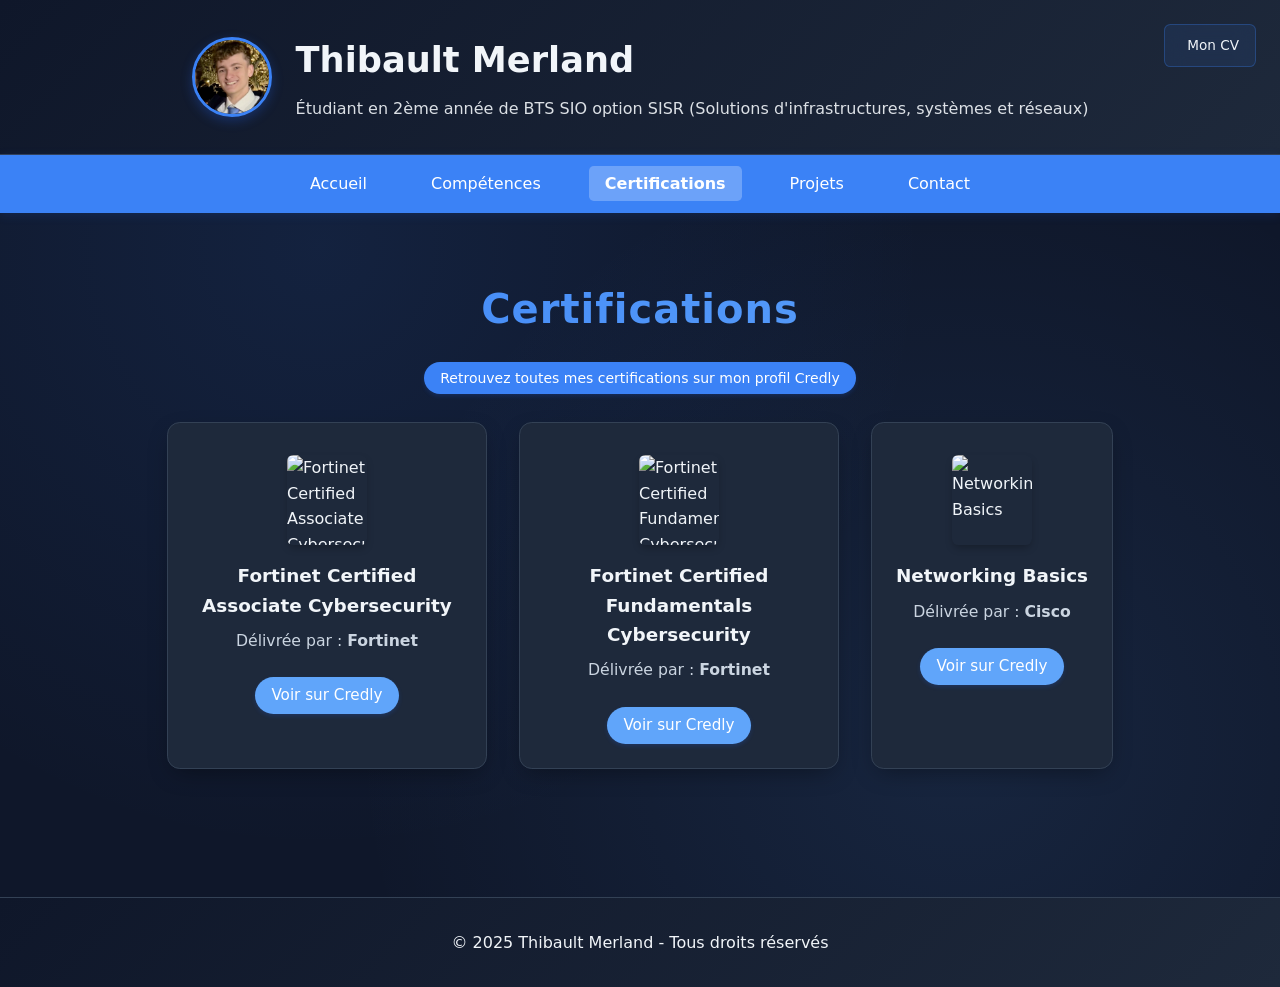
==== certifications.html @ de5c4fde "Update CV to 2026 file and refresh site links" ====
<!--
 * @ Author: Thibault Merland
 * @ Create Time: 2025-09-03 16:30:00
 * @ Description: portfolio SISR - Page Certifications
 -->

<!DOCTYPE html>
<html lang="fr">
<head>
    <meta charset="UTF-8">
    <meta name="viewport" content="width=device-width, initial-scale=1.0">
    <title>Certifications - Thibault Merland | Portfolio SISR</title>
    <link rel="stylesheet" href="style.css">
    <script src="https://cdnjs.cloudflare.com/ajax/libs/font-awesome/6.5.1/js/all.min.js"></script>
</head>
<body>
    <header>
        <a href="./preuves/CV-Thibault-Merland-2026.pdf" target="_blank" class="cv-btn">
            <i class="fas fa-file-pdf"></i>
            Mon CV
        </a>
        <div class="header-content">
            <img src="photo-profil.jpg" alt="Photo de profil Thibault Merland" class="profile-photo">
            <div class="header-text">
                <h1>Thibault Merland</h1>
                <p>Étudiant en 2ème année de BTS SIO option SISR (Solutions d'infrastructures, systèmes et réseaux)</p>
            </div>
        </div>
    </header>

    <nav>
        <ul>
            <li><a href="index.html">Accueil</a></li>
            <li><a href="competences.html">Compétences</a></li>
            <li><a href="certifications.html" class="active">Certifications</a></li>
            <li><a href="projets.html">Projets</a></li>
            <li><a href="contact.html">Contact</a></li>
        </ul>
    </nav>

    <section id="certifications">
        <h2>Certifications</h2>
        <p><a href="https://www.credly.com/users/thibault-merland" target="_blank" rel="noopener" class="skill-tag">Retrouvez toutes mes certifications sur mon profil Credly</a></p>
        
        <div class="grid">
            <div class="card">
                <img src="https://images.credly.com/size/680x680/images/20082fc1-94af-4773-9df0-28856b566748/image.png" alt="Fortinet Certified Associate Cybersecurity" style="width:80px; margin-bottom:1rem;">
                <h3>Fortinet Certified Associate Cybersecurity</h3>
                <p>Délivrée par : <strong>Fortinet</strong></p>
                <a href="https://www.credly.com/badges/b12c741a-3597-4bbd-8029-7d7b39b05757" target="_blank" class="skill-tag">Voir sur Credly</a>
            </div>
            <div class="card">
                <img src="https://images.credly.com/size/680x680/images/22a0ece5-ff05-4594-8320-25e55e9ae203/image.png" alt="Fortinet Certified Fundamentals Cybersecurity" style="width:80px; margin-bottom:1rem;">
                <h3>Fortinet Certified Fundamentals Cybersecurity</h3>
                <p>Délivrée par : <strong>Fortinet</strong></p>
                <a href="https://www.credly.com/badges/b801a04a-97a6-43f7-babb-2176c3df8643" target="_blank" class="skill-tag">Voir sur Credly</a>
            </div>
            <div class="card">
                <img src="https://images.credly.com/size/680x680/images/5bdd6a39-3e03-4444-9510-ecff80c9ce79/image.png" alt="Networking Basics" style="width:80px; margin-bottom:1rem;">
                <h3>Networking Basics</h3>
                <p>Délivrée par : <strong>Cisco</strong></p>
                <a href="https://www.credly.com/earner/earned/badge/d1a482b1-c220-4054-9011-bfa313521859" target="_blank" class="skill-tag">Voir sur Credly</a>
            </div>                          
        </div>
    </section>

    <footer>
        <p>&copy; 2025 Thibault Merland - Tous droits réservés</p>
    </footer>
</body>
</html>
---- style.css ----
:root {
    --primary: #3b82f6;
    --primary-dark: #1d4ed8;
    --dark: #0f172a;
    --dark-secondary: #1e293b;
    --dark-tertiary: #334155;
    --light: #0f172a;
    --light-secondary: #1e293b;
    --accent: #60a5fa;
    --text-light: #f1f5f9;
    --text-secondary: #cbd5e1;
    --card-bg: #1e293b;
    --border-color: #334155;
}

* {
    margin: 0;
    padding: 0;
    box-sizing: border-box;
}

body {
    font-family: system-ui, -apple-system, sans-serif;
    line-height: 1.6;
    color: var(--text-light);
    background-color: var(--light);
    background-image: 
        radial-gradient(circle at 25% 25%, rgba(59, 130, 246, 0.1) 0%, transparent 50%),
        radial-gradient(circle at 75% 75%, rgba(96, 165, 250, 0.1) 0%, transparent 50%);
}

header {
    background: linear-gradient(135deg, var(--dark), var(--dark-secondary));
    color: var(--text-light);
    padding: 2rem 1rem;
    display: flex;
    align-items: center;
    justify-content: center;
    gap: 1.5rem;
    border-bottom: 1px solid var(--border-color);
    position: relative;
}

.header-content {
    display: flex;
    align-items: center;
    gap: 1.5rem;
    max-width: 1200px;
}

/* Bouton CV en haut à droite */
.cv-btn {
    position: absolute;
    top: 1.5rem;
    right: 1.5rem;
    display: inline-flex;
    align-items: center;
    gap: 0.4rem;
    background: rgba(59, 130, 246, 0.1);
    color: var(--text-light);
    padding: 0.6rem 1rem;
    border-radius: 0.4rem;
    font-size: 0.85rem;
    font-weight: 500;
    text-decoration: none;
    border: 1px solid rgba(59, 130, 246, 0.3);
    transition: all 0.3s ease;
    z-index: 10;
    backdrop-filter: blur(10px);
}

.cv-btn:hover {
    background: rgba(59, 130, 246, 0.2);
    border-color: var(--primary);
    transform: translateY(-1px);
    color: var(--accent);
}

.cv-btn i {
    font-size: 0.9rem;
    color: var(--primary);
}

.profile-photo {
    width: 80px;
    height: 80px;
    border-radius: 50%;
    object-fit: cover;
    border: 3px solid var(--primary);
    box-shadow: 0 4px 12px rgba(37, 99, 235, 0.3);
}

.header-text {
    text-align: left;
}

.header-text h1 {
    margin: 0;
    font-size: 2.2rem;
}

.header-text p {
    margin: 0.5rem 0 0 0;
    opacity: 0.9;
}

nav {
    background-color: var(--primary);
    padding: 1rem;
    position: sticky;
    top: 0;
    z-index: 100;
    backdrop-filter: blur(10px);
    box-shadow: 0 2px 10px rgba(37, 99, 235, 0.15);
}

nav ul {
    list-style: none;
    display: flex;
    justify-content: center;
    gap: 2rem;
}

nav a {
    color: #fff;
    text-decoration: none;
    font-weight: 500;
    transition: all 0.3s ease;
    padding: 0.5rem 1rem;
    border-radius: 0.3rem;
}

nav a:hover {
    background: rgba(255, 255, 255, 0.15);
    transform: translateY(-2px);
}

nav a.active {
    background: rgba(255, 255, 255, 0.25);
    font-weight: 600;
}

section {
    padding: 4rem 2rem;
    max-width: 1200px;
    margin: 0 auto;
}

section h2 {
    color: var(--text-light);
    text-align: center;
    margin-bottom: 2rem;
    font-size: 2.5rem;
    background: linear-gradient(135deg, var(--primary), var(--accent));
    -webkit-background-clip: text;
    -webkit-text-fill-color: transparent;
    background-clip: text;
}

section h3 {
    color: var(--text-light);
    margin-bottom: 1rem;
}

section p {
    color: var(--text-secondary);
}

.hero {
    text-align: center;
    padding: 6rem 2rem;
    background: linear-gradient(135deg, var(--primary), var(--accent), #1d4ed8);
    color: #fff;
    position: relative;
    overflow: hidden;
}

.hero::before {
    content: '';
    position: absolute;
    top: 0;
    left: 0;
    right: 0;
    bottom: 0;
    background: url('data:image/svg+xml,<svg xmlns="http://www.w3.org/2000/svg" viewBox="0 0 100 100"><defs><pattern id="grid" width="10" height="10" patternUnits="userSpaceOnUse"><path d="M 10 0 L 0 0 0 10" fill="none" stroke="rgba(255,255,255,0.1)" stroke-width="0.5"/></pattern></defs><rect width="100" height="100" fill="url(%23grid)"/></svg>');
    opacity: 0.3;
}

.hero h1 {
    font-size: 3rem;
    margin-bottom: 1rem;
    position: relative;
    z-index: 1;
}

.hero p {
    font-size: 1.25rem;
    max-width: 600px;
    margin: 0 auto;
    position: relative;
    z-index: 1;
}

.grid {
    display: grid;
    grid-template-columns: repeat(auto-fit, minmax(300px, 1fr));
    gap: 2rem;
    margin-top: 2rem;
}

.card {
    background: var(--card-bg);
    padding: 2rem;
    border-radius: 0.8rem;
    box-shadow: 0 8px 25px -7px rgba(0, 0, 0, 0.4);
    border: 1px solid var(--border-color);
    transition: all 0.3s ease;
}

.card:hover {
    transform: translateY(-8px);
    box-shadow: 0 20px 40px -10px rgba(59, 130, 246, 0.3);
    border-color: var(--primary);
}

.card i {
    font-size: 2.5rem;
    color: var(--primary);
    margin-bottom: 1rem;
}

.project {
    margin-bottom: 3rem;
}

.skills {
    display: flex;
    flex-wrap: wrap;
    gap: 0.5rem;
    margin-top: 1rem;
}

.skill-tag {
    background-color: var(--primary);
    color: #fff;
    padding: 0.5rem 1rem;
    border-radius: 9999px;
    font-size: 0.875rem;
    transition: all 0.3s ease;
    cursor: pointer;
    box-shadow: 0 2px 4px rgba(37, 99, 235, 0.2);
    text-decoration: none;
}

.skill-tag:hover {
    background: var(--accent);
    transform: translateY(-2px) scale(1.05);
    box-shadow: 0 4px 8px rgba(37, 99, 235, 0.3);
}

footer {
    background: linear-gradient(135deg, var(--dark), var(--dark-secondary));
    color: var(--text-light);
    text-align: center;
    padding: 2rem;
    margin-top: 4rem;
    border-top: 1px solid var(--border-color);
}

.social-links {
    display: flex;
    justify-content: center;
    gap: 1.5rem;
    margin-top: 1rem;
}

.social-links a {
    color: #fff;
    font-size: 1.5rem;
    transition: color 0.3s;
}

.social-links a:hover {
    color: var(--accent);
}

/* Responsive */
@media (max-width: 768px) {
    .header-content {
        flex-direction: column;
        text-align: center;
        gap: 1rem;
    }
    
    .header-text {
        text-align: center;
    }
    
    .profile-photo {
        width: 70px;
        height: 70px;
    }
    
    .header-text h1 {
        font-size: 1.8rem;
    }
    
    nav ul {
        flex-direction: column;
        text-align: center;
        gap: 1rem;
    }
    .hero h1 {
        font-size: 2rem;
    }
}

/* Formulaire de contact harmonisé */
form {
    display: flex;
    flex-direction: column;
    gap: 1rem;
    margin-top: 1.5rem;
}

form label {
    font-weight: 500;
    color: var(--text-light);
    margin-bottom: 0.2rem;
}

form input,
form textarea {
    padding: 0.75rem 1rem;
    border: 1.5px solid var(--border-color);
    border-radius: 0.5rem;
    font-size: 1rem;
    background: var(--dark-secondary);
    color: var(--text-light);
    box-shadow: 0 4px 8px -4px rgba(0, 0, 0, 0.3);
    transition: border 0.2s, box-shadow 0.2s;
    outline: none;
    resize: vertical;
}

form input:focus,
form textarea:focus {
    border: 1.5px solid var(--primary);
    box-shadow: 0 0 0 2px rgba(59, 130, 246, 0.2);
    background: var(--card-bg);
}

form button {
    background: linear-gradient(to right, var(--primary), var(--accent));
    color: #fff;
    border: none;
    padding: 0.75rem 1.5rem;
    border-radius: 0.5rem;
    font-size: 1.1rem;
    font-weight: 600;
    cursor: pointer;
    box-shadow: 0 4px 6px -1px rgb(37 99 235 / 0.10);
    transition: background 0.3s, transform 0.2s;
    margin-top: 0.5rem;
}

form button:hover {
    background: linear-gradient(to right, var(--accent), var(--primary));
    transform: translateY(-2px) scale(1.03);
}

#contact .card {
    max-width: 500px;
    margin: 0 auto;
}

/* Section certifications améliorée */
#certifications {
    padding-top: 4rem;
    padding-bottom: 4rem;
}

#certifications h2 {
    text-align: center;
    color: var(--text-light);
    margin-bottom: 1.5rem;
    font-size: 2.5rem;
    background: linear-gradient(135deg, var(--primary), var(--accent));
    -webkit-background-clip: text;
    -webkit-text-fill-color: transparent;
    background-clip: text;
    letter-spacing: 1px;
}

#certifications p {
    text-align: center;
    margin-bottom: 2rem;
    color: var(--text-secondary);
}

#certifications .grid {
    display: flex;
    flex-wrap: wrap;
    gap: 2rem;
    justify-content: center;
}

#certifications .card {
    max-width: 320px;
    min-width: 240px;
    background: var(--card-bg);
    border-radius: 0.8rem;
    box-shadow: 0 8px 25px -7px rgba(0, 0, 0, 0.4);
    border: 1px solid var(--border-color);
    padding: 2rem 1.5rem 1.5rem 1.5rem;
    display: flex;
    flex-direction: column;
    align-items: center;
    transition: all 0.3s ease;
}

#certifications .card:hover {
    transform: translateY(-8px);
    box-shadow: 0 20px 40px -10px rgba(59, 130, 246, 0.3);
    border-color: var(--primary);
}

#certifications .card img {
    width: 90px;
    height: 90px;
    object-fit: contain;
    margin-bottom: 1rem;
    border-radius: 0.4rem;
    background: var(--dark-secondary);
    box-shadow: 0 4px 8px -2px rgba(0, 0, 0, 0.3);
}

#certifications .card h3 {
    font-size: 1.15rem;
    color: var(--text-light);
    margin-bottom: 0.5rem;
    text-align: center;
}

#certifications .card p {
    font-size: 0.98rem;
    color: var(--text-secondary);
    margin-bottom: 1rem;
    text-align: center;
}

#certifications .card .skill-tag {
    margin-top: 0.5rem;
    font-size: 0.95rem;
    padding: 0.4rem 1rem;
    border-radius: 9999px;
    background: var(--accent);
    color: #fff;
    text-decoration: none;
    transition: background 0.2s;
}

#certifications .card .skill-tag:hover {
    background: var(--primary);
}

.competences-table {
    width: 100%;
    border-collapse: collapse;
    margin-top: 2rem;
    background: var(--card-bg);
    border-radius: 0.8rem;
    box-shadow: 0 8px 25px -7px rgba(0, 0, 0, 0.4);
    border: 1px solid var(--border-color);
    overflow: hidden;
}

.competences-table th,
.competences-table td {
    padding: 1rem;
    text-align: left;
    border: 1px solid var(--border-color);
    color: var(--text-light);
}

.competences-table td:empty {
    background: rgba(59, 130, 246, 0.05);
}

.competences-table td i {
    font-size: 1.2rem;
}
.competences-table td[colspan] {
    text-align: center;
    font-weight: 600;
    background: linear-gradient(to right, var(--primary), var(--accent));
    color: #fff;
    font-size: 1.1rem;
}
.competences-table th {
    background: linear-gradient(135deg, var(--primary), var(--primary-dark));
    color: var(--text-light);
    font-weight: 600;
}

.competences-table tr:last-child td {
    border-bottom: 1px solid var(--border-color);
}

@media (max-width: 900px) {
    #certifications .grid {
        flex-direction: column;
        align-items: center;
    }
}

@media (max-width: 600px) {
    form input,
    form textarea {
        font-size: 0.95rem;
    }
    form button {
        font-size: 1rem;
    }
}

/* Styles pour les liens de preuves dans le tableau */
.proof-link {
    display: inline-block;
    text-decoration: none;
    color: var(--primary);
    transition: all 0.3s ease;
    position: relative;
}

.proof-link:hover {
    color: var(--accent);
    transform: scale(1.2);
}

.proof-link:hover::after {
    content: "📄 Voir la preuve";
    position: absolute;
    bottom: -35px;
    left: 50%;
    transform: translateX(-50%);
    background: var(--dark);
    color: var(--text-light);
    padding: 5px 10px;
    border-radius: 5px;
    font-size: 12px;
    white-space: nowrap;
    z-index: 100;
    border: 1px solid var(--primary);
    box-shadow: 0 4px 8px rgba(0, 0, 0, 0.3);
}

.proof-link i {
    font-size: 1.2rem;
    transition: all 0.3s ease;
}

.competences-table td .proof-link {
    display: flex;
    justify-content: center;
    align-items: center;
    width: 100%;
    height: 100%;
    min-height: 40px;
}

.proof-link-disabled {
    color: #94a3b8;
    cursor: default;
}

.proof-link-disabled:hover {
    color: #94a3b8;
    transform: none;
}

.proof-link-disabled:hover::after {
    content: none;
}

/* Bouton Grille E6 */
.grille-e6-btn {
    display: inline-flex;
    align-items: center;
    gap: 0.75rem;
    background: linear-gradient(135deg, var(--primary), var(--accent));
    color: #fff;
    padding: 1rem 2rem;
    border-radius: 0.75rem;
    font-size: 1.1rem;
    font-weight: 600;
    text-decoration: none;
    box-shadow: 0 8px 25px -7px rgba(59, 130, 246, 0.4);
    border: 1px solid var(--primary);
    transition: all 0.3s ease;
}

.grille-e6-btn:hover {
    transform: translateY(-3px) scale(1.05);
    box-shadow: 0 12px 35px -5px rgba(59, 130, 246, 0.6);
    background: linear-gradient(135deg, var(--accent), var(--primary-dark));
}

.grille-e6-btn i {
    font-size: 1.3rem;
    color: #fff;
}
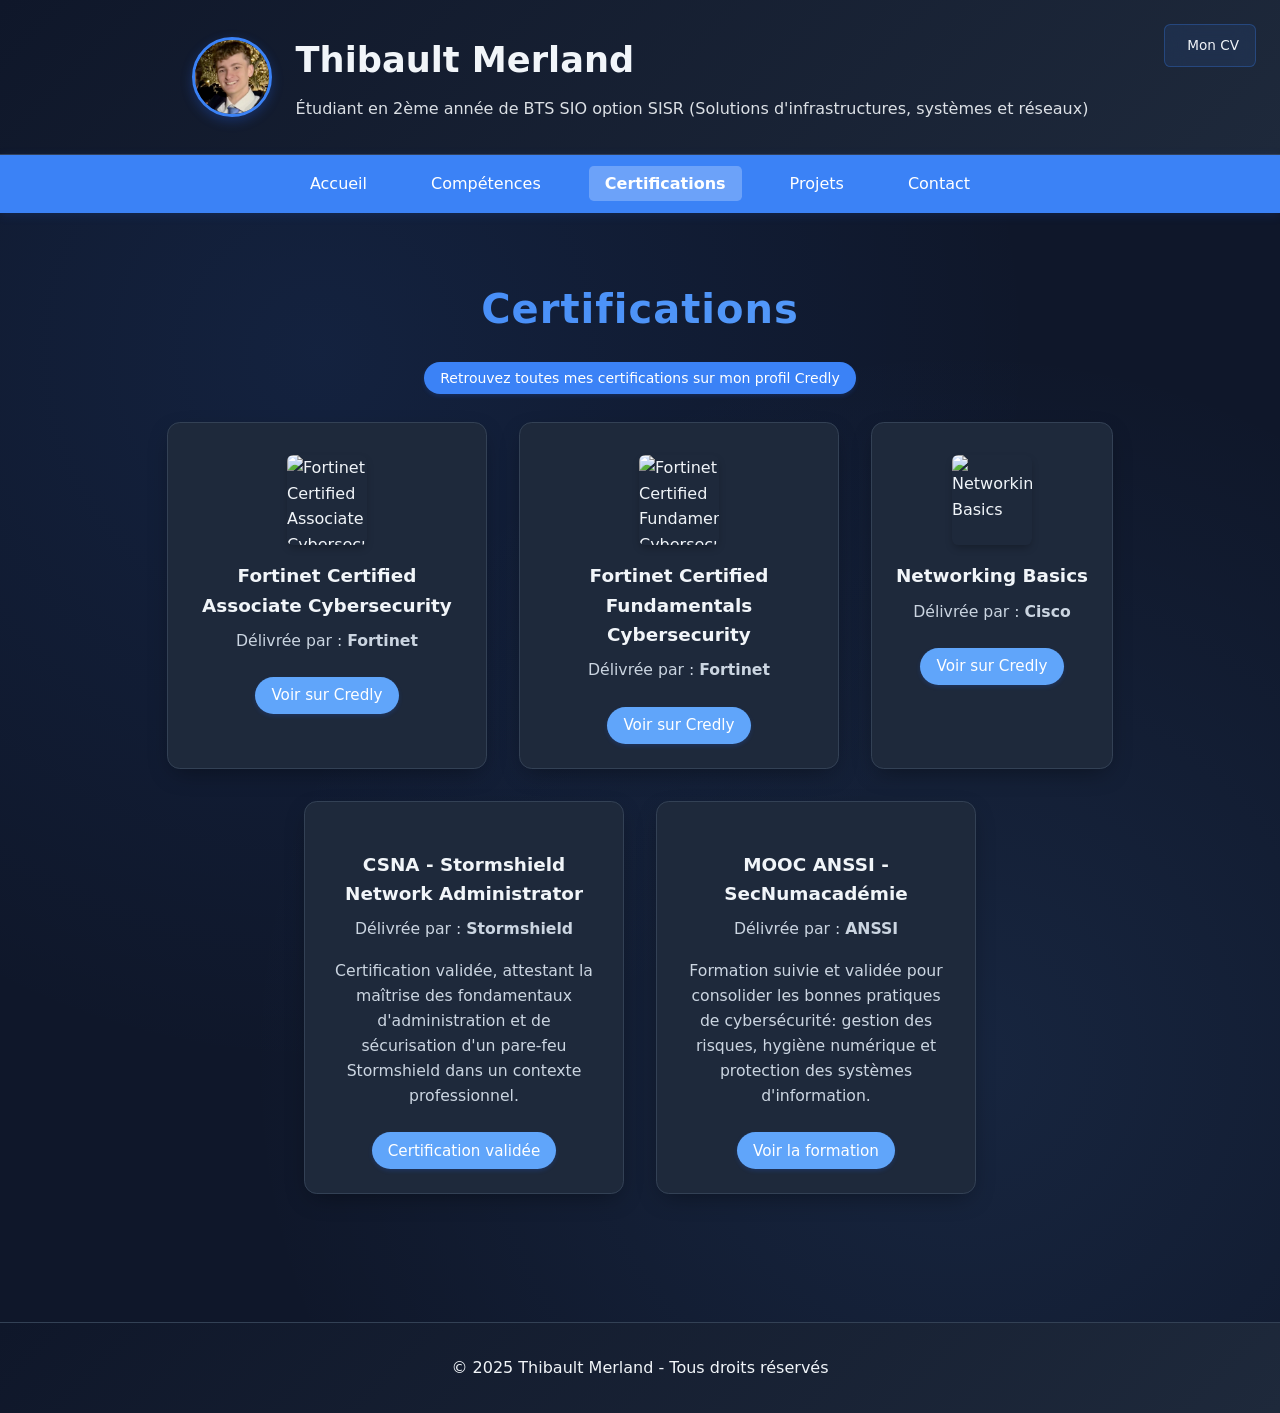
==== commit 5e4ddaba: "Add CSNA Stormshield and ANSSI MOOC certifications" ====
--- a/certifications.html
+++ b/certifications.html
@@ -60,7 +60,21 @@
                 <h3>Networking Basics</h3>
                 <p>Délivrée par : <strong>Cisco</strong></p>
                 <a href="https://www.credly.com/earner/earned/badge/d1a482b1-c220-4054-9011-bfa313521859" target="_blank" class="skill-tag">Voir sur Credly</a>
-            </div>                          
+            </div>
+            <div class="card">
+                <i class="fas fa-shield-alt" style="font-size:80px; margin-bottom:1rem;"></i>
+                <h3>CSNA - Stormshield Network Administrator</h3>
+                <p>Délivrée par : <strong>Stormshield</strong></p>
+                <p>Certification validée, attestant la maîtrise des fondamentaux d'administration et de sécurisation d'un pare-feu Stormshield dans un contexte professionnel.</p>
+                <span class="skill-tag">Certification validée</span>
+            </div>
+            <div class="card">
+                <i class="fas fa-user-shield" style="font-size:80px; margin-bottom:1rem;"></i>
+                <h3>MOOC ANSSI - SecNumacadémie</h3>
+                <p>Délivrée par : <strong>ANSSI</strong></p>
+                <p>Formation suivie et validée pour consolider les bonnes pratiques de cybersécurité: gestion des risques, hygiène numérique et protection des systèmes d'information.</p>
+                <a href="https://secnumacademie.gouv.fr/" target="_blank" rel="noopener" class="skill-tag">Voir la formation</a>
+            </div>
         </div>
     </section>
 
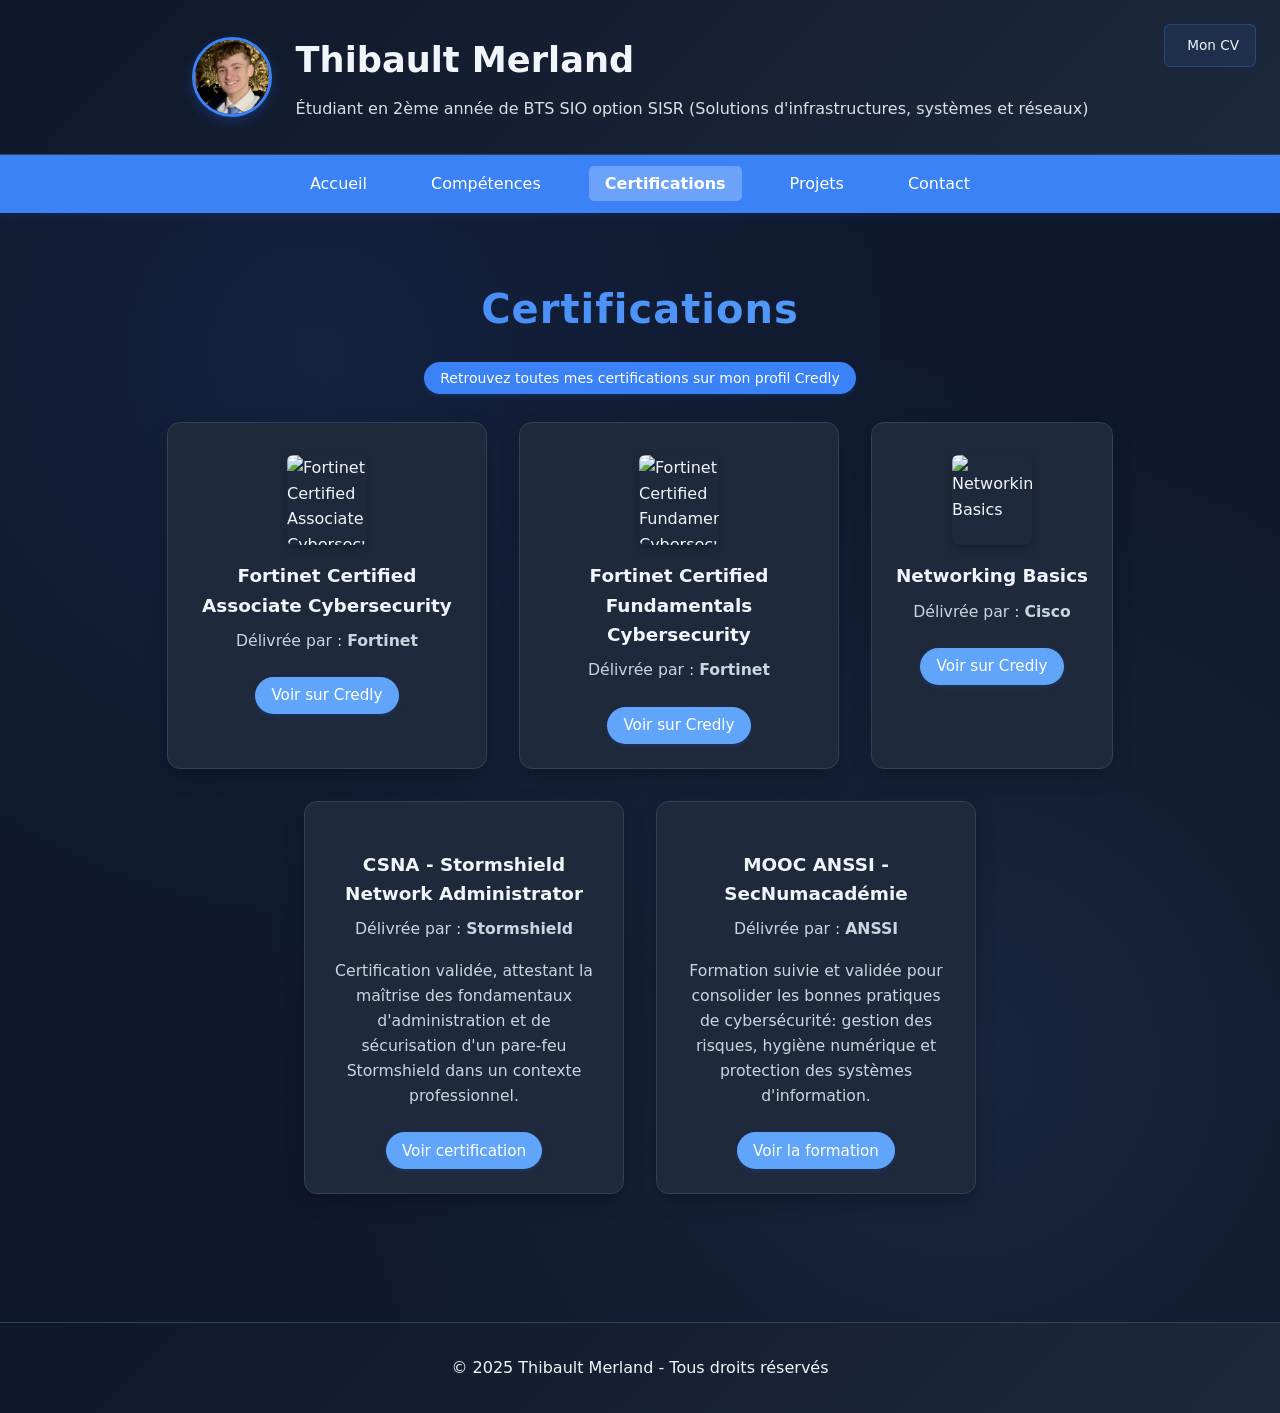
==== commit b41f9525: "Link CSNA certification proof PDF" ====
--- a/certifications.html
+++ b/certifications.html
@@ -66,7 +66,7 @@
                 <h3>CSNA - Stormshield Network Administrator</h3>
                 <p>Délivrée par : <strong>Stormshield</strong></p>
                 <p>Certification validée, attestant la maîtrise des fondamentaux d'administration et de sécurisation d'un pare-feu Stormshield dans un contexte professionnel.</p>
-                <span class="skill-tag">Certification validée</span>
+                <a href="./preuves/MERLAND_Thibault_99V43CSNA70311.pdf" target="_blank" rel="noopener" class="skill-tag">Voir certification</a>
             </div>
             <div class="card">
                 <i class="fas fa-user-shield" style="font-size:80px; margin-bottom:1rem;"></i>
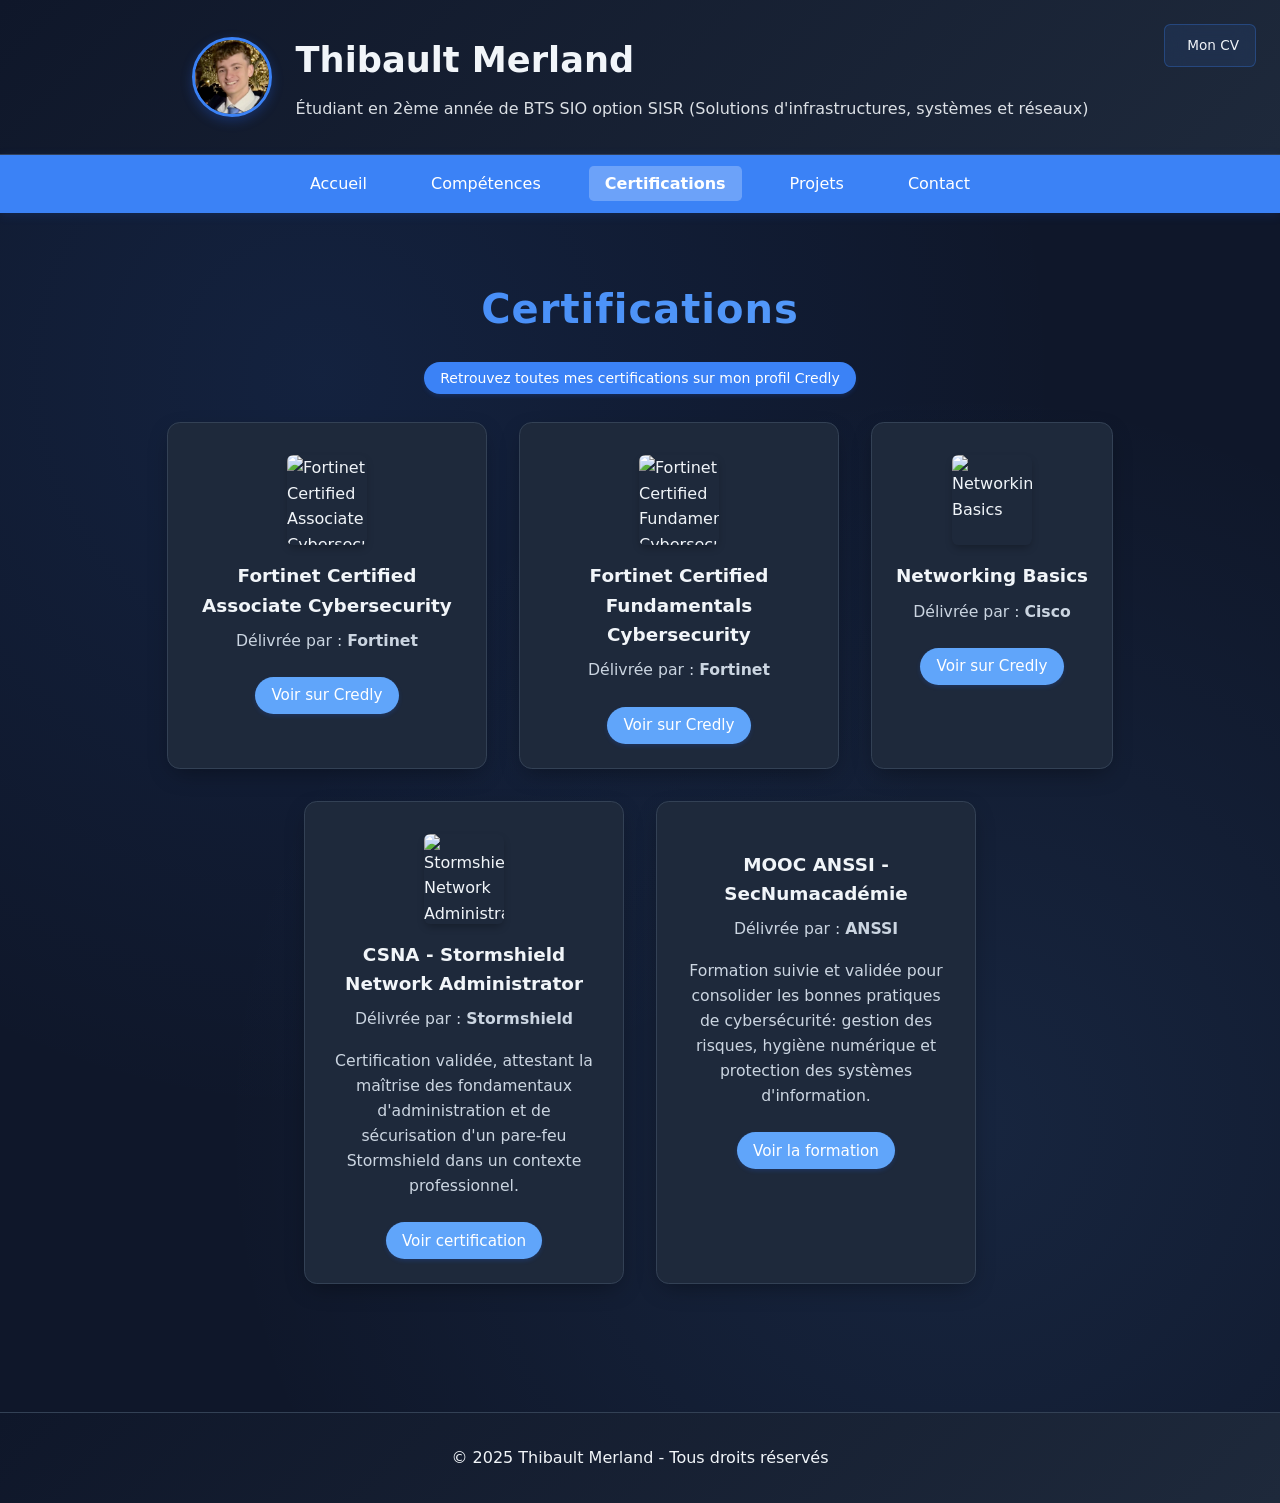
==== commit bd8d3cde: "Add Stormshield logo (external URL) to CSNA card" ====
--- a/certifications.html
+++ b/certifications.html
@@ -62,7 +62,7 @@
                 <a href="https://www.credly.com/earner/earned/badge/d1a482b1-c220-4054-9011-bfa313521859" target="_blank" class="skill-tag">Voir sur Credly</a>
             </div>
             <div class="card">
-                <i class="fas fa-shield-alt" style="font-size:80px; margin-bottom:1rem;"></i>
+                <img src="https://www.ambient-it.net/wp-content/uploads/2024/07/formation-stormshield-administrator.png" alt="Stormshield Network Administrator" style="width:80px; margin-bottom:1rem;">
                 <h3>CSNA - Stormshield Network Administrator</h3>
                 <p>Délivrée par : <strong>Stormshield</strong></p>
                 <p>Certification validée, attestant la maîtrise des fondamentaux d'administration et de sécurisation d'un pare-feu Stormshield dans un contexte professionnel.</p>
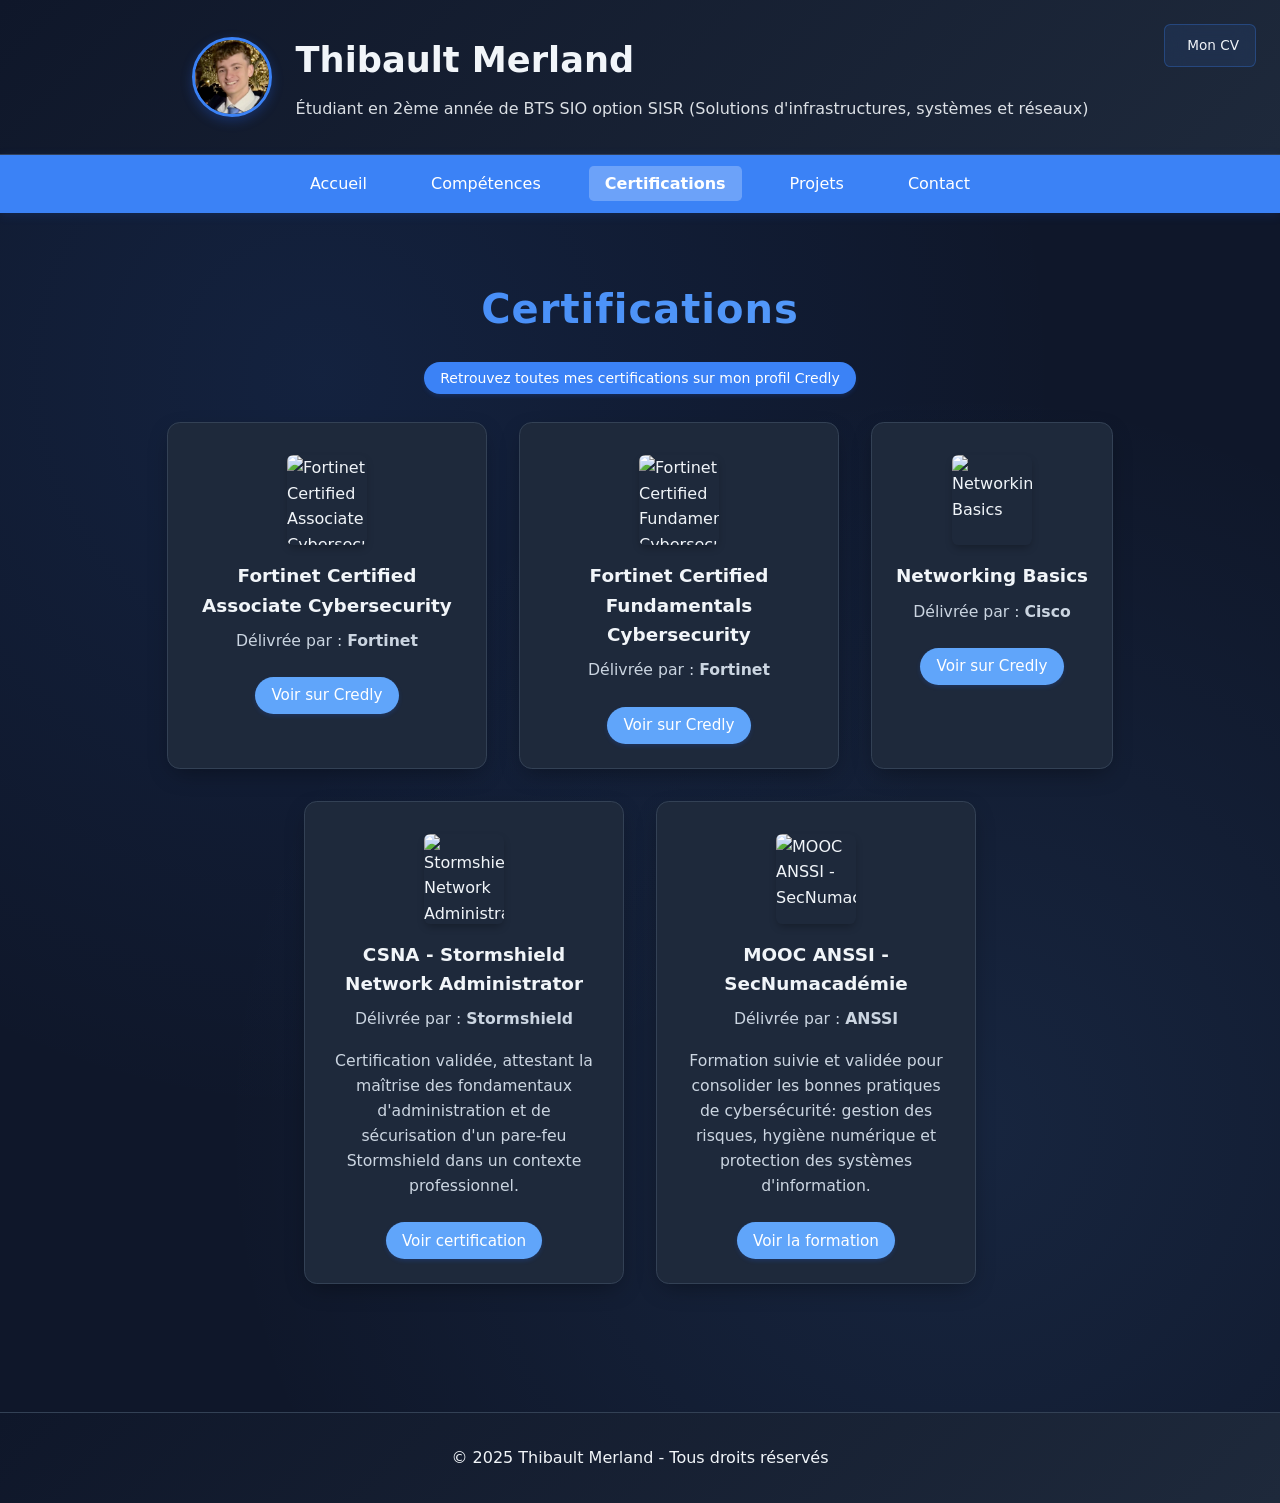
==== commit 7d768efd: "Add MOOC ANSSI image to certification card" ====
--- a/certifications.html
+++ b/certifications.html
@@ -69,7 +69,7 @@
                 <a href="./preuves/MERLAND_Thibault_99V43CSNA70311.pdf" target="_blank" rel="noopener" class="skill-tag">Voir certification</a>
             </div>
             <div class="card">
-                <i class="fas fa-user-shield" style="font-size:80px; margin-bottom:1rem;"></i>
+                <img src="https://lesbases.anct.gouv.fr/images/ca180d93-c4dc-47ae-82c1-26936c39b83d.webp?width=864" alt="MOOC ANSSI - SecNumacadémie" style="width:80px; margin-bottom:1rem;">
                 <h3>MOOC ANSSI - SecNumacadémie</h3>
                 <p>Délivrée par : <strong>ANSSI</strong></p>
                 <p>Formation suivie et validée pour consolider les bonnes pratiques de cybersécurité: gestion des risques, hygiène numérique et protection des systèmes d'information.</p>
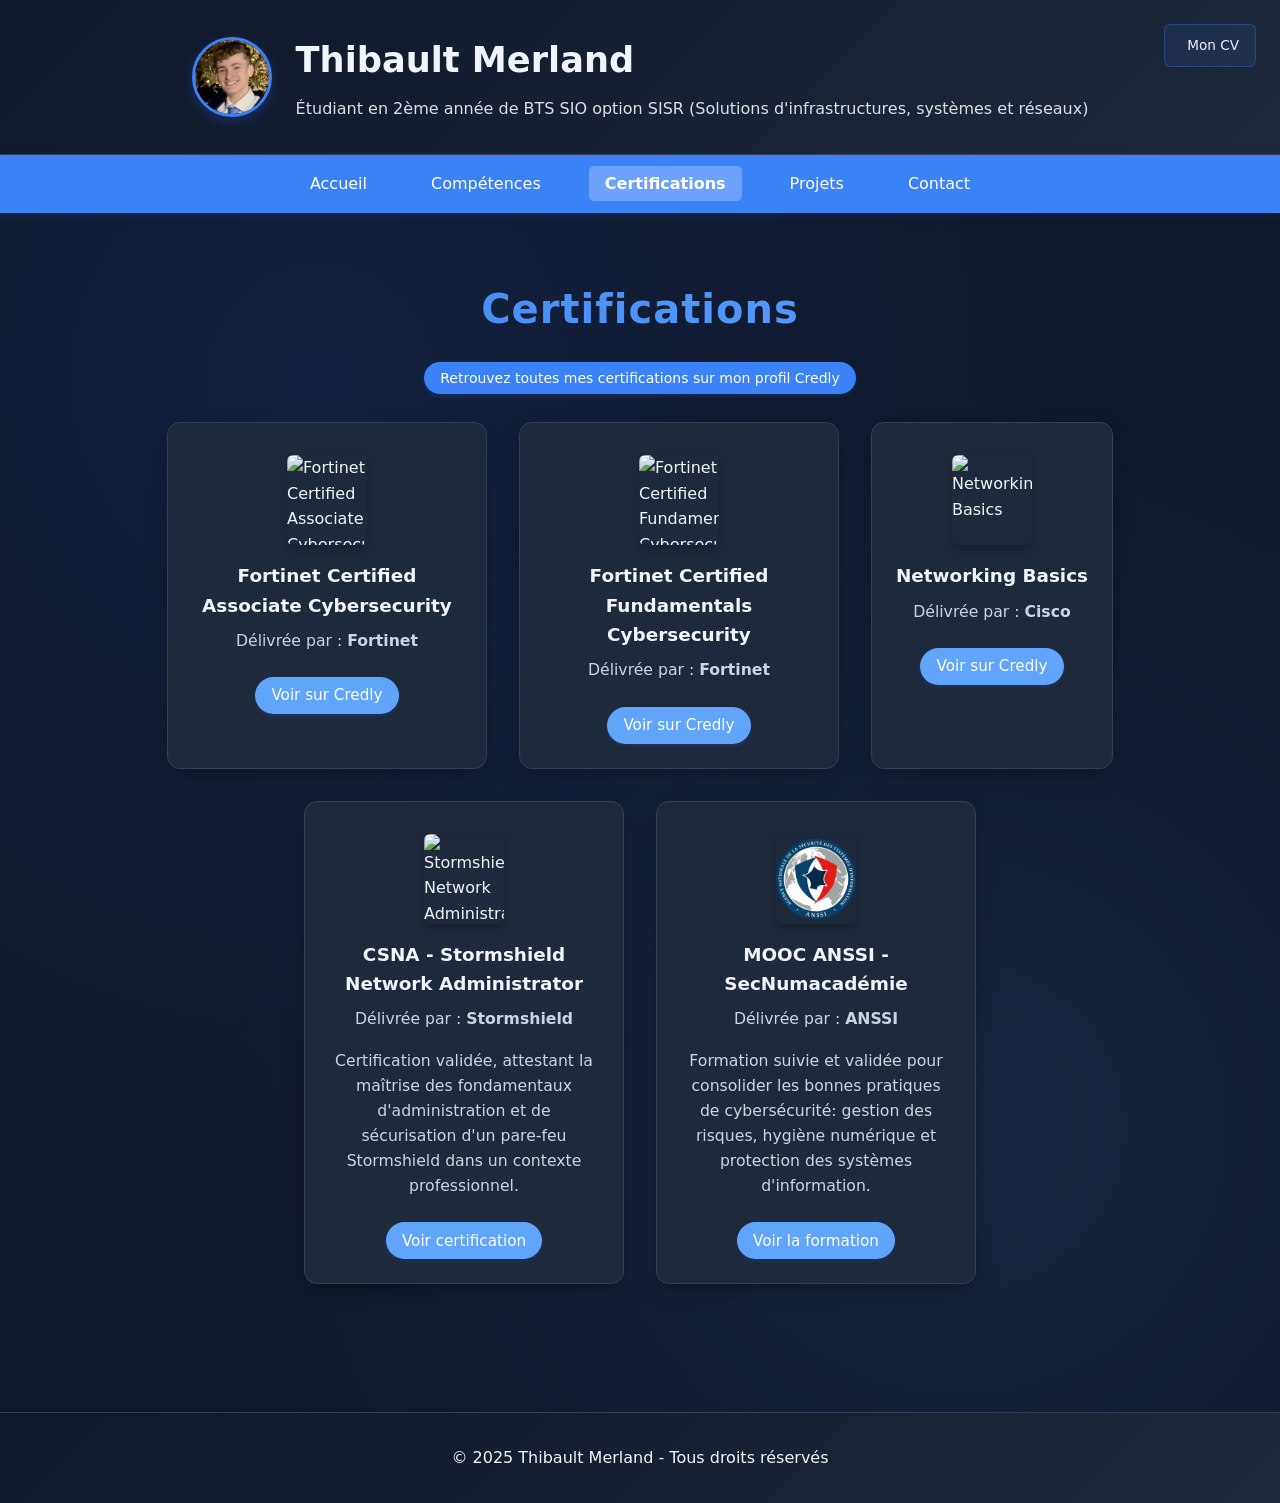
==== commit 760e1ac1: "Add local copy of MOOC ANSSI image and reference it in certifications.html" ====
--- a/certifications.html
+++ b/certifications.html
@@ -69,7 +69,7 @@
                 <a href="./preuves/MERLAND_Thibault_99V43CSNA70311.pdf" target="_blank" rel="noopener" class="skill-tag">Voir certification</a>
             </div>
             <div class="card">
-                <img src="https://lesbases.anct.gouv.fr/images/ca180d93-c4dc-47ae-82c1-26936c39b83d.webp?width=864" alt="MOOC ANSSI - SecNumacadémie" style="width:80px; margin-bottom:1rem;">
+                <img src="./preuves/mooc-anssi.webp" alt="MOOC ANSSI - SecNumacadémie" style="width:80px; margin-bottom:1rem;">
                 <h3>MOOC ANSSI - SecNumacadémie</h3>
                 <p>Délivrée par : <strong>ANSSI</strong></p>
                 <p>Formation suivie et validée pour consolider les bonnes pratiques de cybersécurité: gestion des risques, hygiène numérique et protection des systèmes d'information.</p>
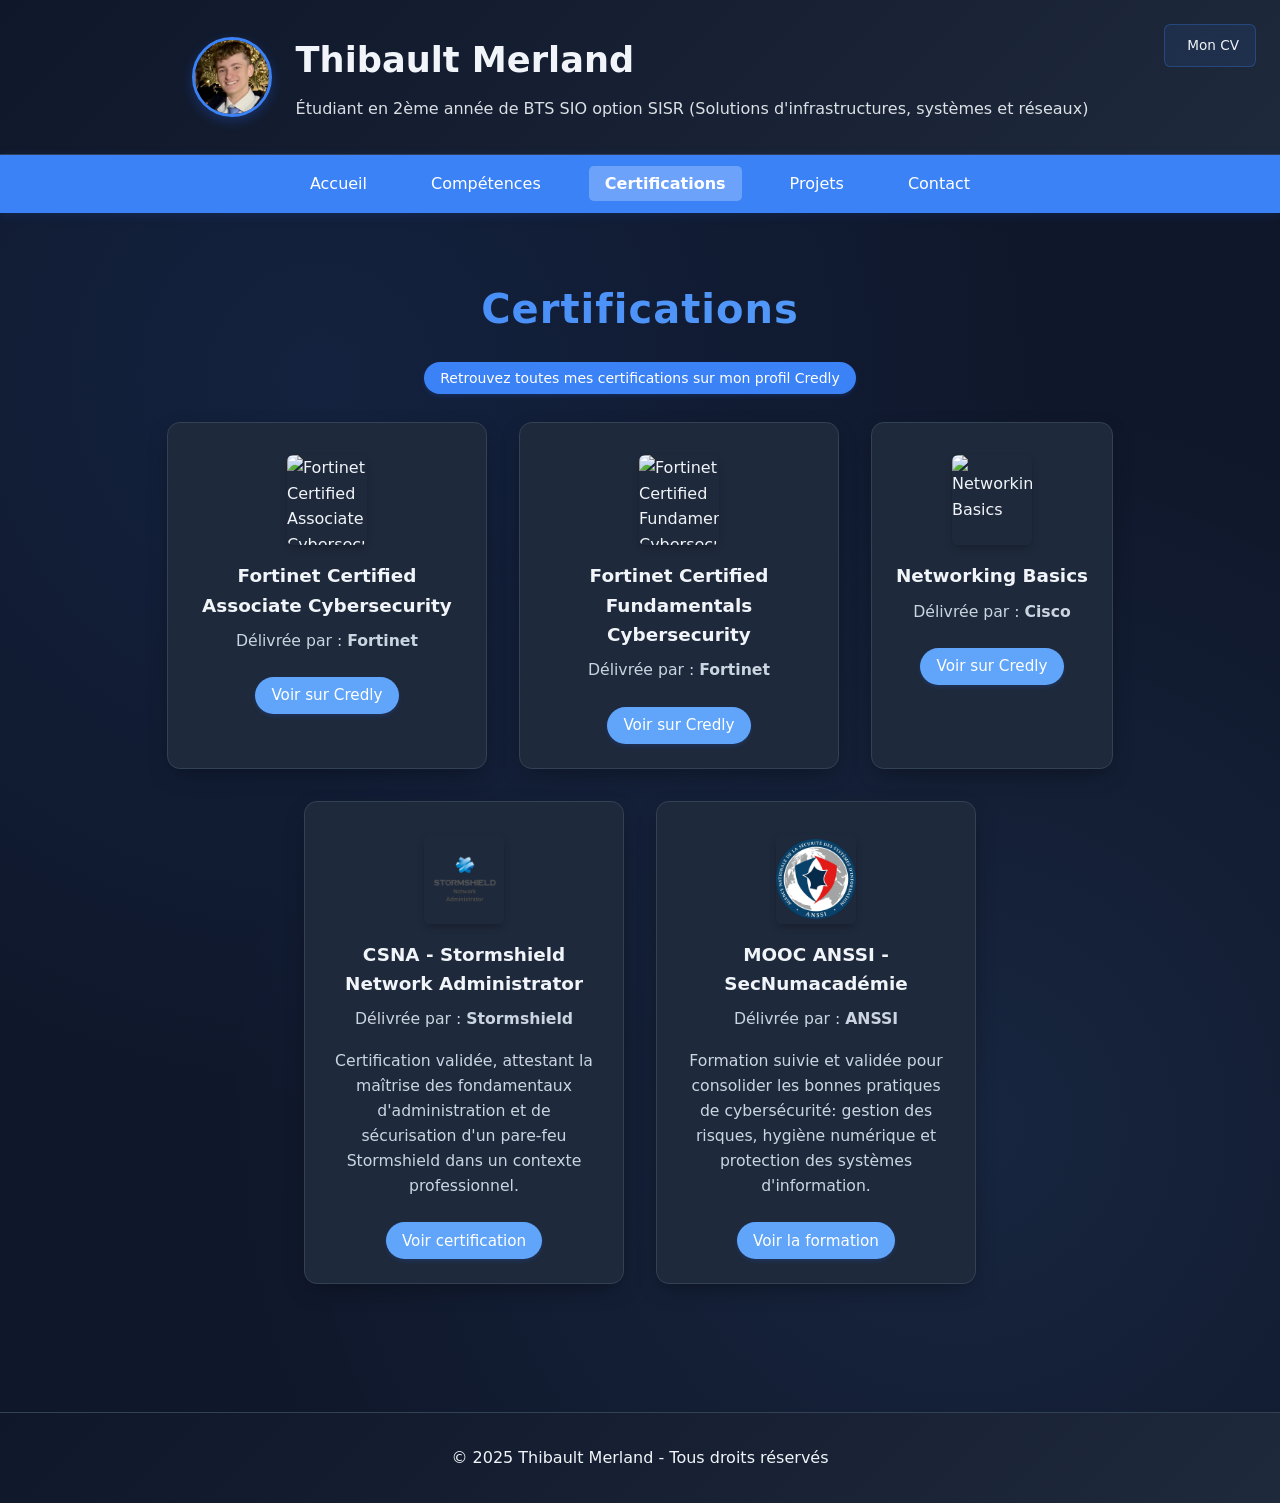
==== commit 4f1a6ffe: "Add local Stormshield logo and reference it in certifications.html" ====
--- a/certifications.html
+++ b/certifications.html
@@ -62,7 +62,7 @@
                 <a href="https://www.credly.com/earner/earned/badge/d1a482b1-c220-4054-9011-bfa313521859" target="_blank" class="skill-tag">Voir sur Credly</a>
             </div>
             <div class="card">
-                <img src="https://www.ambient-it.net/wp-content/uploads/2024/07/formation-stormshield-administrator.png" alt="Stormshield Network Administrator" style="width:80px; margin-bottom:1rem;">
+                <img src="./preuves/stormshield-logo.png" alt="Stormshield Network Administrator" style="width:80px; margin-bottom:1rem;">
                 <h3>CSNA - Stormshield Network Administrator</h3>
                 <p>Délivrée par : <strong>Stormshield</strong></p>
                 <p>Certification validée, attestant la maîtrise des fondamentaux d'administration et de sécurisation d'un pare-feu Stormshield dans un contexte professionnel.</p>
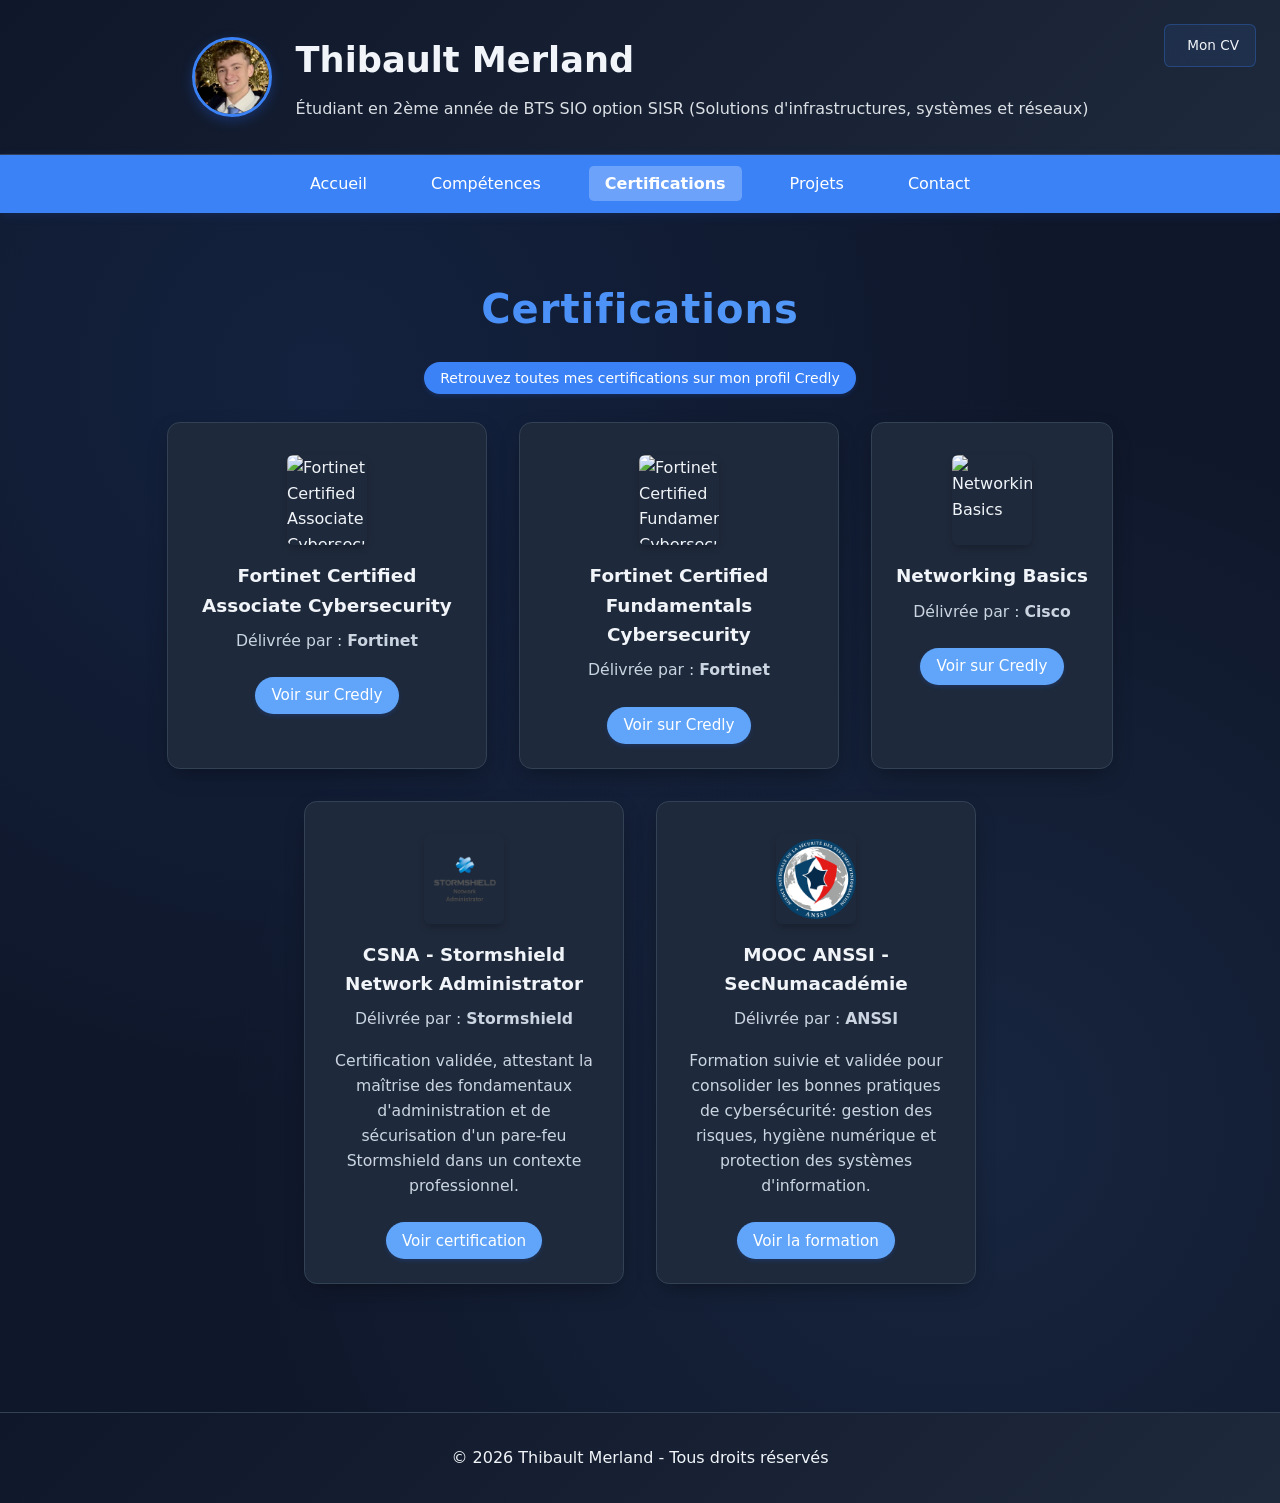
==== commit af9947be: "modif" ====
--- a/certifications.html
+++ b/certifications.html
@@ -79,7 +79,7 @@
     </section>
 
     <footer>
-        <p>&copy; 2025 Thibault Merland - Tous droits réservés</p>
+        <p>&copy; 2026 Thibault Merland - Tous droits réservés</p>
     </footer>
 </body>
 </html>
